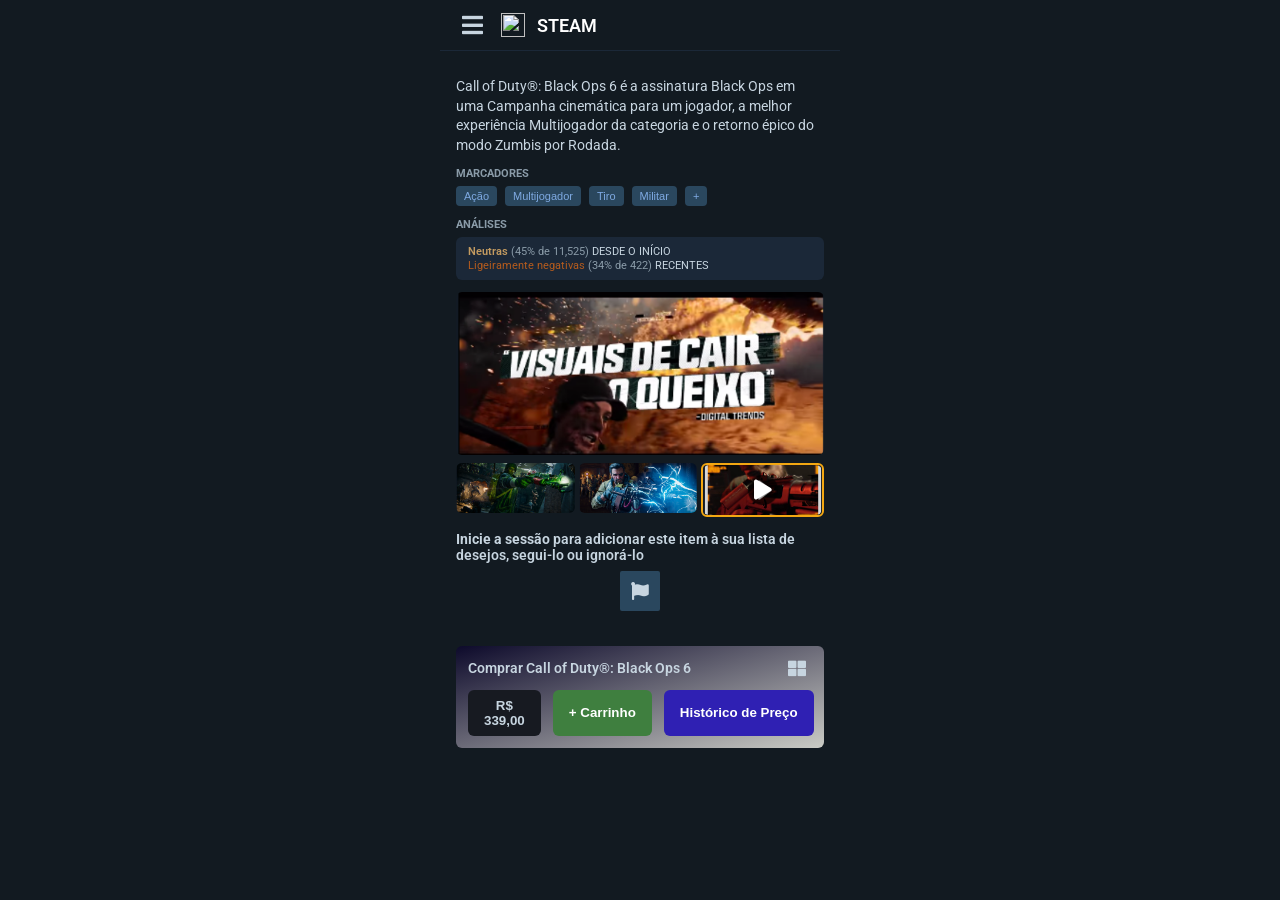
==== index/index.html @ b981073c "first commit" ====
<html lang="pt-BR">
<head>
  <meta charset="UTF-8" />
  <meta name="viewport" content="width=device-width, initial-scale=1" />
  <title>Steam Call of Duty Black Ops 6</title>
    <link rel="stylesheet" href="../css/style.css">
   
  
  <link href="https://fonts.googleapis.com/css2?family=Roboto&amp;display=swap" rel="stylesheet" />
  <link href="https://cdnjs.cloudflare.com/ajax/libs/font-awesome/5.15.3/css/all.min.css" rel="stylesheet" />
</head>
<body>
  <header>
    <button aria-label="Menu"><i class="fas fa-bars"></i></button>
    <img src="https://storage.googleapis.com/a1aa/image/51014432-3ad8-4846-2ca5-50095fc873f6.jpg" alt=""  />
    <span>STEAM</span>
  </header>
  <main>
    <p class="description">
      Call of Duty®: Black Ops 6 é a assinatura Black Ops em uma Campanha cinemática para um jogador, a melhor experiência Multijogador da categoria e o retorno épico do modo Zumbis por Rodada.
    </p>
    <section>
      <h2 class="section-title">Marcadores</h2>
      <div class="tags">
        <button class="tag">Ação</button>
        <button class="tag">Multijogador</button>
        <button class="tag">Tiro</button>
        <button class="tag">Militar</button>
        <button class="tag">+</button>
      </div>
    </section>
    <section>
      <h2 class="section-title">Análises</h2>
      <div class="reviews">
        <span class="neutral">Neutras</span> <span class="neutral-percent">(45% de 11,525)</span> DESDE O INÍCIO<br />
        <span class="slightly-negative">Ligeiramente negativas</span> <span class="slightly-negative-percent">(34% de 422)</span> RECENTES
      </div>
    </section>
    <section>
      <img class="main-image" src="../index/queixo.png" alt="" />
      <div class="thumbnails">
        <img class="thumbnail" src="../index/arma verde.png" alt="" />
        <img class="thumbnail" src="../index/arma de choque.png" alt="" />
        <div class="thumbnail play-border" style="position: relative;">
          <img src="../index/arma vermelha.png" alt="" style="border-radius: 6px; width: 100%; height: 50px; object-fit: cover;" />
          <i class="fas fa-play" style="position: absolute; top: 50%; left: 50%; transform: translate(-50%, -50%); color: white; font-size: 20px; pointer-events: none; text-shadow: 0 0 4px rgba(0,0,0,0.7);"></i>
        </div>
      </div>
    </section>
    <section>
      <p class="login-prompt"><strong>Inicie a sessão</strong> para adicionar este item à sua lista de desejos, segui-lo ou ignorá-lo</p>
      <button aria-label="Adicionar à lista de desejos" class="flag-button"><i class="fas fa-flag"></i></button>
    </section>
    <section class="purchase-section">
      <div class="purchase-header">
        <span>Comprar Call of Duty®: Black Ops 6</span>
        <button aria-label="Alternar visualização"><i class="fas fa-th-large"></i></button>
      </div>
      <div class="purchase-buttons">
        <button class="price-button" disabled>R$ 339,00</button>
        <button class="cart-button">+ Carrinho</button>
        <button class="preco-button"> Histórico de Preço</button>
      </div>
    </section>
  </main>
</body>
</html>
---- css/style.css ----
body {
    font-family: 'Roboto', sans-serif;
    background-color: #121a21;
    color: #c7d5e0;
    margin: 0;
    padding: 0;
    max-width: 400px;
    margin-left: auto;
    margin-right: auto;
  }
  header {
    display: flex;
    align-items: center;
    gap: 12px;
    padding: 12px 16px;
    background-color: #121a21;
    border-bottom: 1px solid #1b2838;
  }
  header button {
    font-size: 24px;
    color: #c7d5e0;
    background: none;
    border: none;
    cursor: pointer;
  }
  header img {
    width: 24px;
    height: 24px;
    display: inline-block;
  }
  header span {
    font-weight: 600;
    font-size: 18px;
    color: white;
    user-select: none;
  }
  main {
    padding: 12px 16px;
  }
  p.description {
    font-size: 14px;
    line-height: 1.4;
    margin-bottom: 12px;
  }
  h2.section-title {
    font-size: 11px;
    font-weight: 700;
    text-transform: uppercase;
    color: #8a9ba8;
    margin-bottom: 6px;
    user-select: none;
  }
  .tags {
    display: flex;
    flex-wrap: wrap;
    gap: 8px;
    margin-bottom: 12px;
  }
  .tag {
    background-color: #2a475e;
    color: #7ea9e1;
    font-size: 11px;
    padding: 4px 8px;
    border-radius: 4px;
    user-select: none;
    cursor: default;
    border: none;
  }
  .reviews {
    background-color: #1b2838;
    border-radius: 6px;
    padding: 8px 12px;
    font-size: 11px;
    line-height: 1.2;
    margin-bottom: 12px;
  }
  .reviews .neutral {
    font-weight: 600;
    color: #d7a965e3;
  }
  .reviews .neutral-percent {
    color: #8a9ba8;
  }
  .reviews .slightly-negative {
    color: #b35b1e;
  }
  .reviews .slightly-negative-percent {
    color: #8a9ba8;
  }
  .main-image {
    width: 100%;
    border-radius: 6px;
    margin-bottom: 8px;
  }
  .thumbnails {
    display: flex;
    gap: 4px;
    margin-bottom: 12px;
  }
  .thumbnail {
    width: 33.33%;
    border-radius: 6px;
    object-fit: cover;
    height: 50px;
    position: relative;
  }
  .thumbnail.play-border {
    border: 2px solid #f3a712;
  }
  .thumbnail.play-border i {
    position: absolute;
    top: 50%;
    left: 50%;
    transform: translate(-50%, -50%);
    color: white;
    font-size: 20px;
    pointer-events: none;
    text-shadow: 0 0 4px rgba(0,0,0,0.7);
  }
  .login-prompt {
    font-size: 14px;
    font-weight: 600;
    margin-bottom: 8px;
  }
  .flag-button {
    background-color: #2a475e;
    width: 40px;
    height: 40px;
    border-radius: 2px;
    border: none;
    color: #c7d5e0;
    display: block;
    margin-left: auto;
    margin-right: auto;
    cursor: pointer;
    font-size: 18px;
    display: flex;
    justify-content: center;
    align-items: center;
    margin-bottom: 35px;
  }
  .purchase-section {
    background-image: linear-gradient(to bottom right, rgb(13, 10, 43), rgba(241, 241, 232, 0.822));
    border-radius: 6px;
    padding: 12px;
    display: flex;
    flex-direction: column;
    gap: 12px;
  }
  .purchase-header {
    display: flex;
    justify-content: space-between;
    align-items: center;
    font-size: 14px;
    font-weight: 600;
    color: #c7d5e0;
  }
  .purchase-header button {
    background: none;
    border: none;
    color: #c7d5e0;
    cursor: pointer;
    font-size: 18px;
  }
  .purchase-header button:hover {
    color: white;
  }
  .purchase-buttons {
    display: flex;
    gap: 12px;
  }
  .price-button {
    background-color: #171a21;
    color: #c7d5e0;
    border-radius: 6px;
    padding: 8px 16px;
    font-weight: 600;
    border: none;
    flex-grow: 1;
    cursor: default;
    user-select: none;
  }
  .cart-button {
    background-color: #3f7f3f;
    color: white;
    border-radius: 6px;
    padding: 8px 16px;
    font-weight: 600;
    border: none;
    cursor: pointer;
    white-space: nowrap;
  }

  .preco-button {
    background-color: #2f20b3;
    color: white;
    border-radius: 6px;
    padding: 8px 16px;
    font-weight: 600;
    border: none;
    cursor: pointer;
    white-space: nowrap;
  }
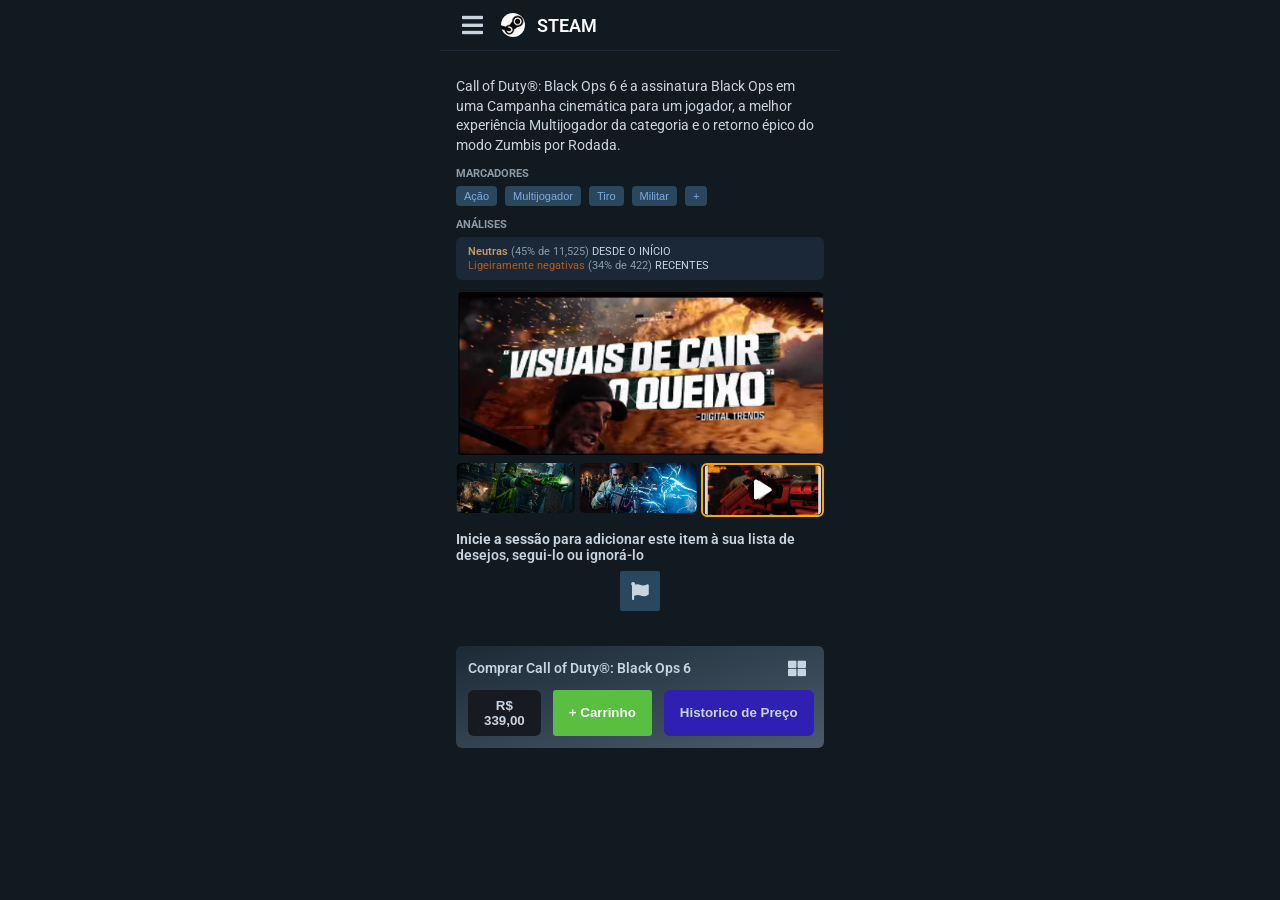
==== commit 8977446f: "update-1" ====
--- a/index/index.html
+++ b/index/index.html
@@ -12,8 +12,8 @@
 <body>
   <header>
     <button aria-label="Menu"><i class="fas fa-bars"></i></button>
-    <img src="https://storage.googleapis.com/a1aa/image/51014432-3ad8-4846-2ca5-50095fc873f6.jpg" alt=""  />
-    <span>STEAM</span>
+    <img  class="image_top" src="../index/steam.png" alt=""  />
+    <span>       STEAM</span>
   </header>
   <main>
     <p class="description">
@@ -59,7 +59,7 @@
       <div class="purchase-buttons">
         <button class="price-button" disabled>R$ 339,00</button>
         <button class="cart-button">+ Carrinho</button>
-        <button class="preco-button"> Histórico de Preço</button>
+        <button class="preco-button"><a href="preco.html">Historico de Preço</a></button>
       </div>
     </section>
   </main>
--- a/css/style.css
+++ b/css/style.css
@@ -36,6 +36,9 @@
   }
   main {
     padding: 12px 16px;
+  }
+  .main-steam{
+    text-align: center;
   }
   p.description {
     font-size: 14px;
@@ -140,7 +143,7 @@
     margin-bottom: 35px;
   }
   .purchase-section {
-    background-image: linear-gradient(to bottom right, rgb(13, 10, 43), rgba(241, 241, 232, 0.822));
+    background-image: linear-gradient(to bottom right, #1B2A35, #4B5B6B);
     border-radius: 6px;
     padding: 12px;
     display: flex;
@@ -165,6 +168,10 @@
   .purchase-header button:hover {
     color: white;
   }
+  .image_top{
+    border-radius: 30px;
+  
+  }
   .purchase-buttons {
     display: flex;
     gap: 12px;
@@ -181,9 +188,9 @@
     user-select: none;
   }
   .cart-button {
-    background-color: #3f7f3f;
-    color: white;
-    border-radius: 6px;
+    background-color: #59BF40;
+    color: white;
+    border-radius: 3px;
     padding: 8px 16px;
     font-weight: 600;
     border: none;
@@ -201,5 +208,8 @@
     cursor: pointer;
     white-space: nowrap;
   }
-
+a{
+  text-decoration: none;
+  color: #c7d5e0;
+}
   
